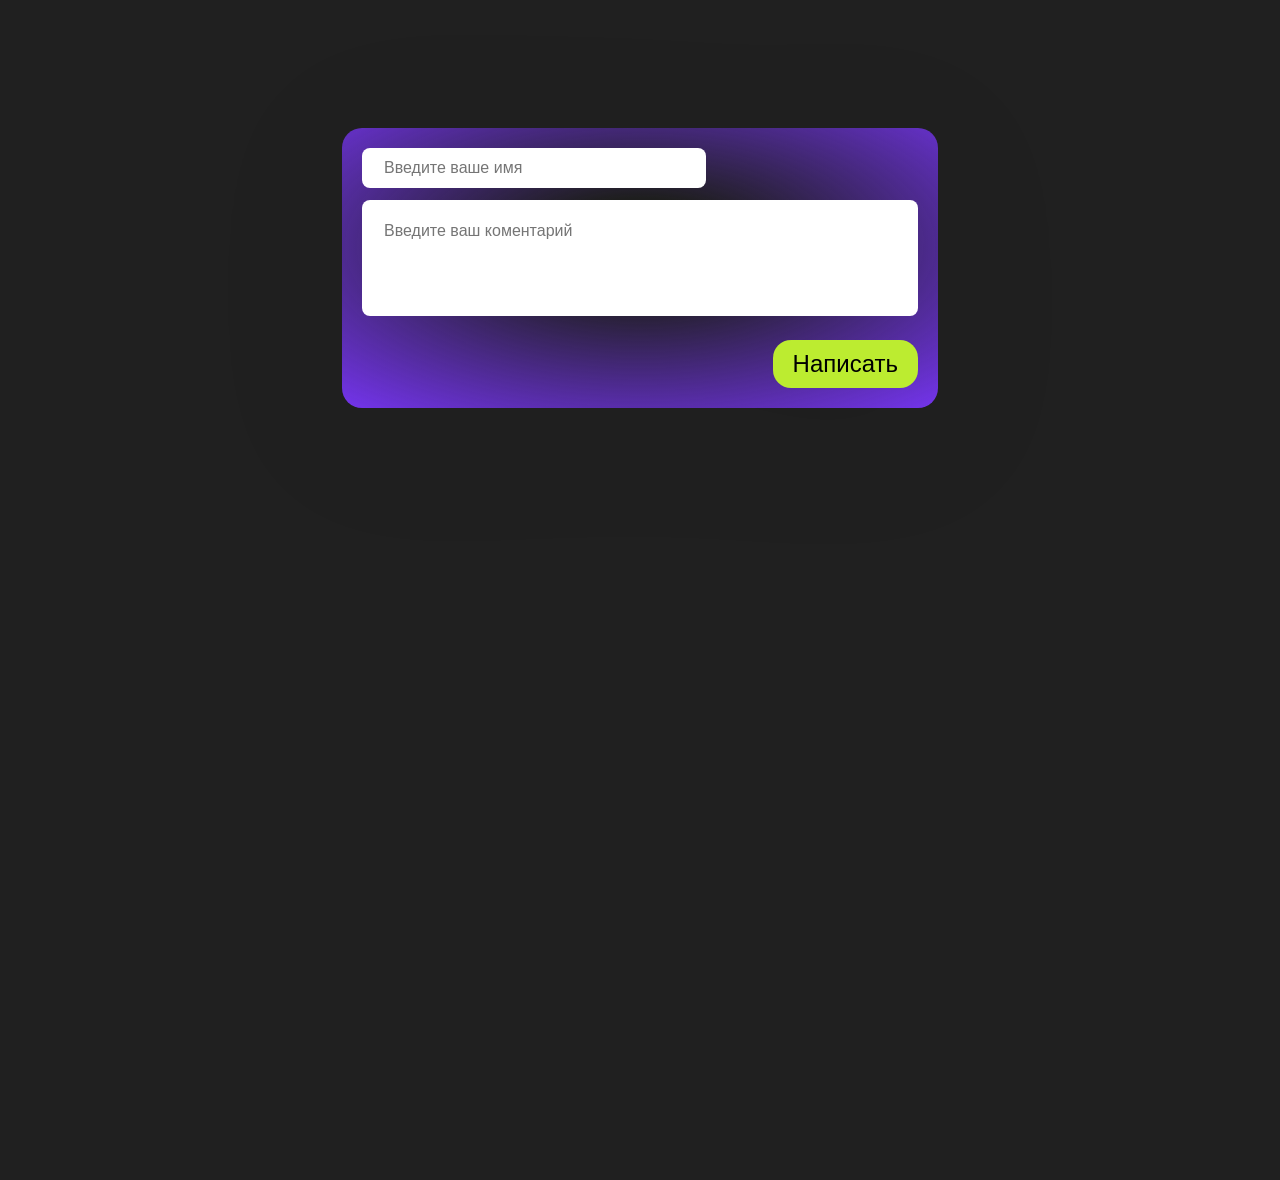
==== webdev-dom-homework-main/index.html @ a04970cb "Develop" ====
<!DOCTYPE html>
<html>
  <head>
    <title>Проект "Комменты"</title>
    <meta charset="utf-8"/>
    <link rel="stylesheet" href="styles.css" />
  </head>

  <body>
    <div class="container">
      <ul class="comments" id="comments-list">
      </ul>
      <div class="add-form">
        <input
          type="text"
          class="add-form-name"
          placeholder="Введите ваше имя"
          id="name-input"
        />
        <textarea
          type="textarea"
          class="add-form-text"
          placeholder="Введите ваш коментарий"
          rows="4"
          id="comment-input"
        ></textarea>
        <div class="add-form-row">
          <button class="add-form-button" id="add-button">Написать</button>
        </div>
      </div>
    </div>

    <script type="module" src="./index.js"></script>
  </body>
</html>
---- webdev-dom-homework-main/styles.css ----
body {
  margin: 0;
}

.container {
  font-family: Helvetica;
  color: #ffffff;
  display: flex;
  flex-direction: column;
  align-items: center;
  padding-top: 80px;
  padding-bottom: 200px;
  background: #202020;
  min-height: 100vh;
}

.comments,
.comment {
  margin: 0;
  padding: 0;
  list-style: none;
}

.comment,
.add-form {
  width: 596px;
  box-sizing: border-box;
  background: radial-gradient(
    75.42% 75.42% at 50% 42.37%,
    rgba(53, 53, 53, 0) 22.92%,
    #7334ea 100%
  );
  filter: drop-shadow(0px 20px 67px rgba(0, 0, 0, 0.08));
  border-radius: 20px;
}

.comments {
  display: flex;
  flex-direction: column;
  gap: 24px;
}

.comment {
  padding: 48px;
}

.comment-header {
  font-size: 16px;
  display: flex;
  justify-content: space-between;
}

.comment-footer {
  display: flex;
  justify-content: flex-end;
}

.comment-body {
  margin-top: 32px;
  margin-bottom: 32px;
}

.comment-text {
  font-size: 32px;
}

.likes {
  display: flex;
  align-items: center;
}

.like-button {
  all: unset;
  cursor: pointer;
}

.likes-counter {
  font-size: 26px;
  margin-right: 8px;
}

.like-button {
  margin-left: 10px;
  background-image: url("data:image/svg+xml,%3Csvg width='22' height='20' viewBox='0 0 22 20' fill='none' xmlns='http://www.w3.org/2000/svg' %3E%3Cpath d='M11.11 16.9482L11 17.0572L10.879 16.9482C5.654 12.2507 2.2 9.14441 2.2 5.99455C2.2 3.81471 3.85 2.17984 6.05 2.17984C7.744 2.17984 9.394 3.26975 9.977 4.75204H12.023C12.606 3.26975 14.256 2.17984 15.95 2.17984C18.15 2.17984 19.8 3.81471 19.8 5.99455C19.8 9.14441 16.346 12.2507 11.11 16.9482ZM15.95 0C14.036 0 12.199 0.882834 11 2.26703C9.801 0.882834 7.964 0 6.05 0C2.662 0 0 2.6267 0 5.99455C0 10.1035 3.74 13.4714 9.405 18.5613L11 20L12.595 18.5613C18.26 13.4714 22 10.1035 22 5.99455C22 2.6267 19.338 0 15.95 0Z' fill='%23BCEC30' /%3E%3C/svg%3E");
  background-repeat: no-repeat;
  width: 22px;
  height: 22px;
}

.-active-like {
  background-image: url("data:image/svg+xml,%3Csvg width='22' height='20' viewBox='0 0 22 20' fill='none' xmlns='http://www.w3.org/2000/svg'%3E%3Cpath d='M15.95 0C14.036 0 12.199 0.882834 11 2.26703C9.801 0.882834 7.964 0 6.05 0C2.662 0 0 2.6267 0 5.99455C0 10.1035 3.74 13.4714 9.405 18.5613L11 20L12.595 18.5613C18.26 13.4714 22 10.1035 22 5.99455C22 2.6267 19.338 0 15.95 0Z' fill='%23BCEC30'/%3E%3C/svg%3E");
}

.add-form {
  padding: 20px;
  margin-top: 48px;
  display: flex;
  flex-direction: column;
}

.add-form-name,
.add-form-text {
  font-size: 16px;
  font-family: Helvetica;
  border-radius: 8px;
  border: none;
}

.add-form-name {
  width: 300px;
  padding: 11px 22px;
}

.add-form-text {
  margin-top: 12px;
  padding: 22px;
  resize: none;
}

.add-form-row {
  display: flex;
  justify-content: flex-end;
}

.add-form-button {
  margin-top: 24px;
  font-size: 24px;
  padding: 10px 20px;
  background-color: #bcec30;
  border: none;
  border-radius: 18px;
  cursor: pointer;
}

.add-form-button:hover {
  opacity: 0.9;
}
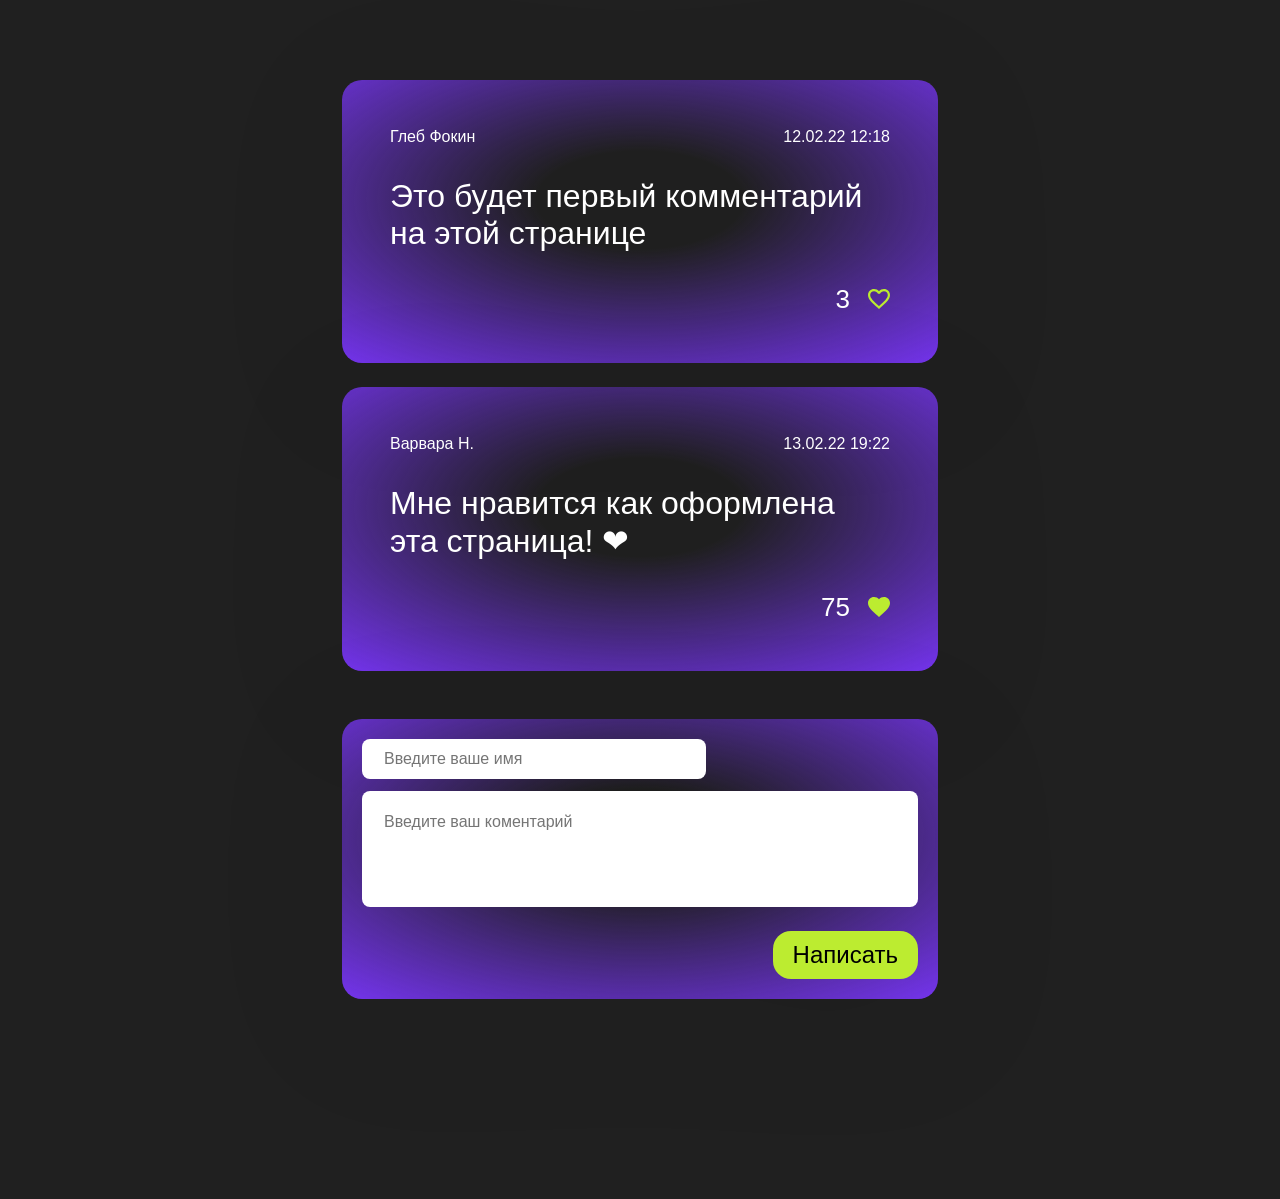
==== commit 66640ea3: "комит 5" ====
--- a/webdev-dom-homework-main/index.html
+++ b/webdev-dom-homework-main/index.html
@@ -30,6 +30,174 @@
       </div>
     </div>
 
-    <script type="module" src="./index.js"></script>
+    <script>
+      "use strict";
+      let comments = [
+        {
+          id: 1,
+          name: "Глеб Фокин",
+          date: "12.02.22 12:18",
+          text: "Это будет первый комментарий на этой странице",
+          likes: 3,
+          isLiked: false
+        },
+        {
+          id: 2,
+          name: "Варвара Н.",
+          date: "13.02.22 19:22",
+          text: "Мне нравится как оформлена эта страница! ❤",
+          likes: 75,
+          isLiked: true
+        }
+      ];
+      function escapeHtml(text) {
+        if (typeof text !== 'string') return text;
+        return text
+          .replaceAll('&', '&amp;')
+          .replaceAll('<', '&lt;')
+          .replaceAll('>', '&gt;')
+          .replaceAll('"', '&quot;')
+          .replaceAll("'", '&#039;');
+      }
+
+      let replyingTo = null;
+
+      function formatDate(date) {
+        const day = date.getDate().toString().padStart(2, "0");
+        const month = (date.getMonth() + 1).toString().padStart(2, "0");
+        const year = date.getFullYear().toString().slice(-2);
+        const hours = date.getHours().toString().padStart(2, "0");
+        const minutes = date.getMinutes().toString().padStart(2, "0");
+        return `${day}.${month}.${year} ${hours}:${minutes}`;
+      }
+
+      function renderComments() {
+        const commentsList = document.getElementById("comments-list");
+        
+        const commentsHtml = comments.map((comment) => {
+          const likeButtonClass = comment.isLiked ? "like-button -active-like" : "like-button";
+          
+          return `
+            <li class="comment" data-id="${comment.id}">
+              <div class="comment-header">
+                <div>${escapeHtml(comment.name)}</div>
+                <div>${comment.date}</div>
+              </div>
+              <div class="comment-body">
+                <div class="comment-text">${escapeHtml(comment.text)}</div>
+              </div>
+              <div class="comment-footer">
+                <div class="likes">
+                  <span class="likes-counter">${comment.likes}</span>
+                  <button class="${likeButtonClass}" data-id="${comment.id}"></button>
+                </div>
+              </div>
+            </li>
+          `;
+        }).join("");
+
+        commentsList.innerHTML = commentsHtml;
+      }
+
+      function initEventHandlers() {
+        const commentsList = document.getElementById("comments-list");
+        
+        commentsList.addEventListener("click", (event) => {
+          if (event.target.classList.contains("like-button")) {
+            return;
+          }
+          
+          const commentElement = event.target.closest(".comment");
+          if (!commentElement) return;
+          
+          const commentId = Number(commentElement.dataset.id);
+          const comment = comments.find(c => c.id === commentId);
+          
+          if (comment) {
+            replyingTo = commentId;
+            
+            const replyText = `> ${comment.name}:\n${comment.text}\n\n`;
+            
+            const commentInput = document.getElementById("comment-input");
+            commentInput.value = replyText;
+            
+            commentInput.focus();
+            
+            commentInput.scrollIntoView({ behavior: "smooth" });
+          }
+        });
+        
+        commentsList.addEventListener("click", (event) => {
+          if (event.target.classList.contains("like-button")) {
+            const commentId = Number(event.target.dataset.id);
+            const commentIndex = comments.findIndex(comment => comment.id === commentId);
+            
+            if (commentIndex !== -1) {
+              if (comments[commentIndex].isLiked) {
+                comments[commentIndex].likes -= 1;
+              } else {
+                comments[commentIndex].likes += 1;
+              }
+              comments[commentIndex].isLiked = !comments[commentIndex].isLiked;
+              
+              renderComments();
+            }
+          }
+        });
+      }
+
+      function addComment(name, text) {
+        const escapedName = escapeHtml(name.trim());
+        const escapedText = escapeHtml(text.trim());
+        
+        if (!escapedName || !escapedText) {
+          alert("Пожалуйста, заполните оба поля");
+          return;
+        }
+
+        const newComment = {
+          id: comments.length > 0 ? Math.max(...comments.map(c => c.id)) + 1 : 1,
+          name: escapedName,
+          date: formatDate(new Date()),
+          text: escapedText,
+          likes: 0,
+          isLiked: false,
+        };
+        comments.push(newComment);
+        
+        renderComments();
+
+        replyingTo = null;
+      }
+
+      document.addEventListener("DOMContentLoaded", () => {
+        renderComments();
+        initEventHandlers();
+      
+        const nameInput = document.getElementById("name-input");
+        const commentInput = document.getElementById("comment-input");
+        const addButton = document.getElementById("add-button");
+        
+        addButton.addEventListener("click", () => {
+          addComment(nameInput.value, commentInput.value);
+          
+          nameInput.value = "";
+          commentInput.value = "";
+          
+          nameInput.focus();
+        });
+        
+         commentInput.addEventListener("keydown", (event) => {
+          if (event.ctrlKey && event.key === "Enter") {
+            addComment(nameInput.value, commentInput.value);
+            nameInput.value = "";
+            commentInput.value = "";
+            nameInput.focus();
+          }
+        });
+        
+        console.log("Приложение загружено! Лайки работают.");
+      });
+    </script>
   </body>
 </html>
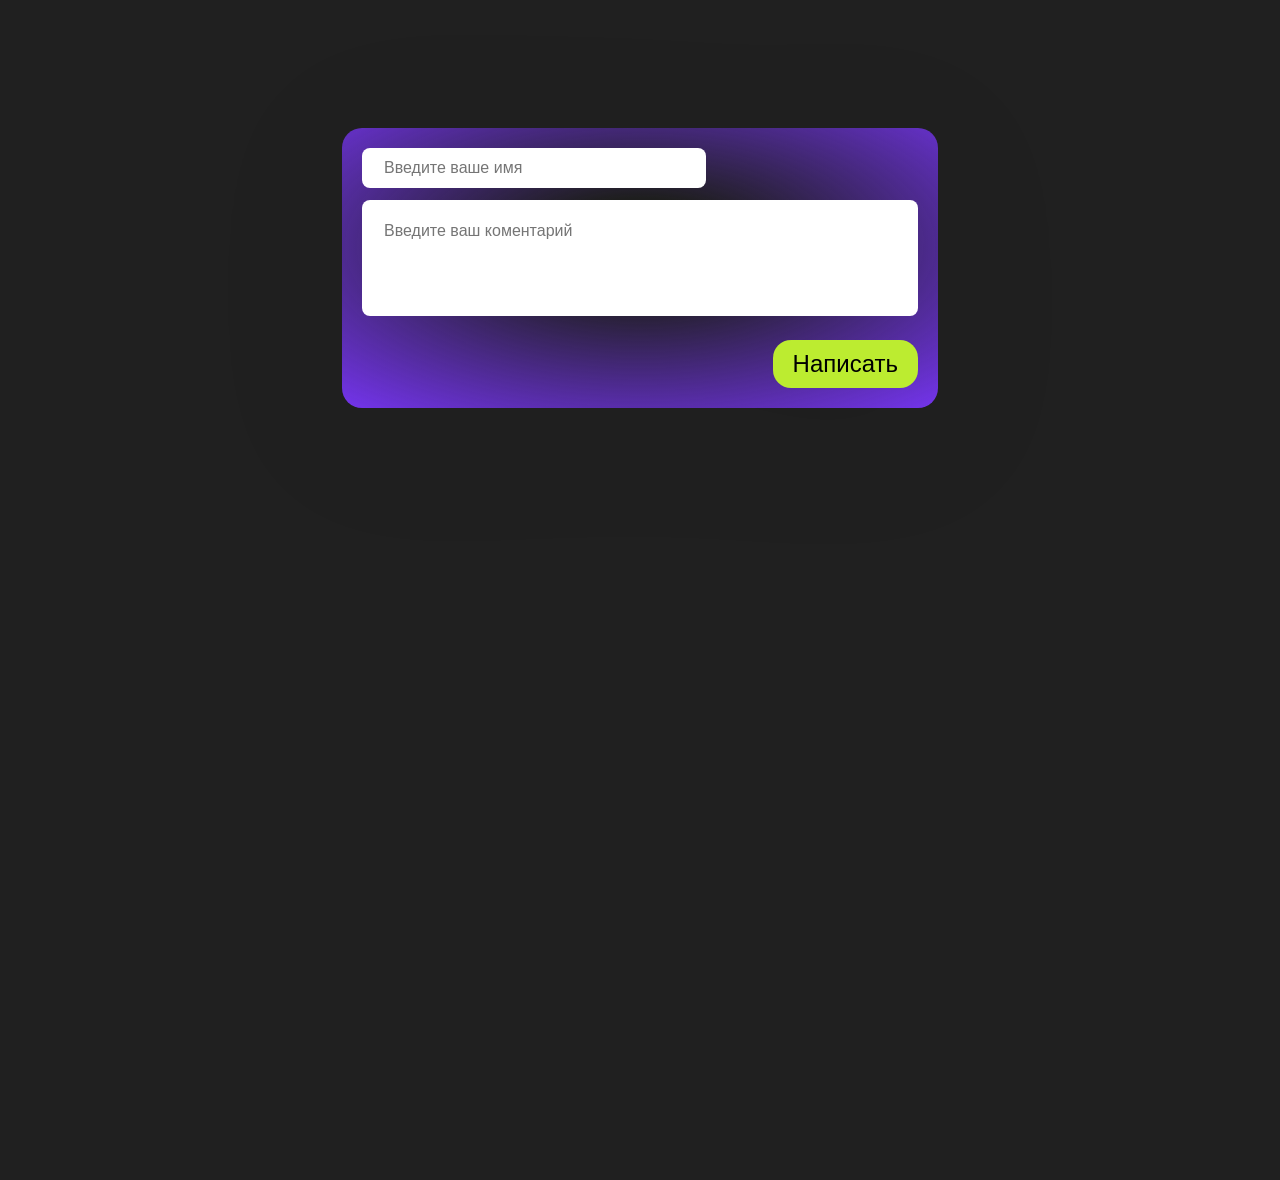
==== commit 1ce909c9: "Develop API 1. GET, POST, DELETE" ====
--- a/webdev-dom-homework-main/index.html
+++ b/webdev-dom-homework-main/index.html
@@ -3,7 +3,7 @@
   <head>
     <title>Проект "Комменты"</title>
     <meta charset="utf-8"/>
-    <link rel="stylesheet" href="styles.css" />
+    <link rel="stylesheet" href="styles.css"/>
   </head>
 
   <body>
@@ -30,174 +30,6 @@
       </div>
     </div>
 
-    <script>
-      "use strict";
-      let comments = [
-        {
-          id: 1,
-          name: "Глеб Фокин",
-          date: "12.02.22 12:18",
-          text: "Это будет первый комментарий на этой странице",
-          likes: 3,
-          isLiked: false
-        },
-        {
-          id: 2,
-          name: "Варвара Н.",
-          date: "13.02.22 19:22",
-          text: "Мне нравится как оформлена эта страница! ❤",
-          likes: 75,
-          isLiked: true
-        }
-      ];
-      function escapeHtml(text) {
-        if (typeof text !== 'string') return text;
-        return text
-          .replaceAll('&', '&amp;')
-          .replaceAll('<', '&lt;')
-          .replaceAll('>', '&gt;')
-          .replaceAll('"', '&quot;')
-          .replaceAll("'", '&#039;');
-      }
-
-      let replyingTo = null;
-
-      function formatDate(date) {
-        const day = date.getDate().toString().padStart(2, "0");
-        const month = (date.getMonth() + 1).toString().padStart(2, "0");
-        const year = date.getFullYear().toString().slice(-2);
-        const hours = date.getHours().toString().padStart(2, "0");
-        const minutes = date.getMinutes().toString().padStart(2, "0");
-        return `${day}.${month}.${year} ${hours}:${minutes}`;
-      }
-
-      function renderComments() {
-        const commentsList = document.getElementById("comments-list");
-        
-        const commentsHtml = comments.map((comment) => {
-          const likeButtonClass = comment.isLiked ? "like-button -active-like" : "like-button";
-          
-          return `
-            <li class="comment" data-id="${comment.id}">
-              <div class="comment-header">
-                <div>${escapeHtml(comment.name)}</div>
-                <div>${comment.date}</div>
-              </div>
-              <div class="comment-body">
-                <div class="comment-text">${escapeHtml(comment.text)}</div>
-              </div>
-              <div class="comment-footer">
-                <div class="likes">
-                  <span class="likes-counter">${comment.likes}</span>
-                  <button class="${likeButtonClass}" data-id="${comment.id}"></button>
-                </div>
-              </div>
-            </li>
-          `;
-        }).join("");
-
-        commentsList.innerHTML = commentsHtml;
-      }
-
-      function initEventHandlers() {
-        const commentsList = document.getElementById("comments-list");
-        
-        commentsList.addEventListener("click", (event) => {
-          if (event.target.classList.contains("like-button")) {
-            return;
-          }
-          
-          const commentElement = event.target.closest(".comment");
-          if (!commentElement) return;
-          
-          const commentId = Number(commentElement.dataset.id);
-          const comment = comments.find(c => c.id === commentId);
-          
-          if (comment) {
-            replyingTo = commentId;
-            
-            const replyText = `> ${comment.name}:\n${comment.text}\n\n`;
-            
-            const commentInput = document.getElementById("comment-input");
-            commentInput.value = replyText;
-            
-            commentInput.focus();
-            
-            commentInput.scrollIntoView({ behavior: "smooth" });
-          }
-        });
-        
-        commentsList.addEventListener("click", (event) => {
-          if (event.target.classList.contains("like-button")) {
-            const commentId = Number(event.target.dataset.id);
-            const commentIndex = comments.findIndex(comment => comment.id === commentId);
-            
-            if (commentIndex !== -1) {
-              if (comments[commentIndex].isLiked) {
-                comments[commentIndex].likes -= 1;
-              } else {
-                comments[commentIndex].likes += 1;
-              }
-              comments[commentIndex].isLiked = !comments[commentIndex].isLiked;
-              
-              renderComments();
-            }
-          }
-        });
-      }
-
-      function addComment(name, text) {
-        const escapedName = escapeHtml(name.trim());
-        const escapedText = escapeHtml(text.trim());
-        
-        if (!escapedName || !escapedText) {
-          alert("Пожалуйста, заполните оба поля");
-          return;
-        }
-
-        const newComment = {
-          id: comments.length > 0 ? Math.max(...comments.map(c => c.id)) + 1 : 1,
-          name: escapedName,
-          date: formatDate(new Date()),
-          text: escapedText,
-          likes: 0,
-          isLiked: false,
-        };
-        comments.push(newComment);
-        
-        renderComments();
-
-        replyingTo = null;
-      }
-
-      document.addEventListener("DOMContentLoaded", () => {
-        renderComments();
-        initEventHandlers();
-      
-        const nameInput = document.getElementById("name-input");
-        const commentInput = document.getElementById("comment-input");
-        const addButton = document.getElementById("add-button");
-        
-        addButton.addEventListener("click", () => {
-          addComment(nameInput.value, commentInput.value);
-          
-          nameInput.value = "";
-          commentInput.value = "";
-          
-          nameInput.focus();
-        });
-        
-         commentInput.addEventListener("keydown", (event) => {
-          if (event.ctrlKey && event.key === "Enter") {
-            addComment(nameInput.value, commentInput.value);
-            nameInput.value = "";
-            commentInput.value = "";
-            nameInput.focus();
-          }
-        });
-        
-        console.log("Приложение загружено! Лайки работают.");
-      });
-    </script>
+    <script type="module" src="JS/index.js"></script>
   </body>
 </html>
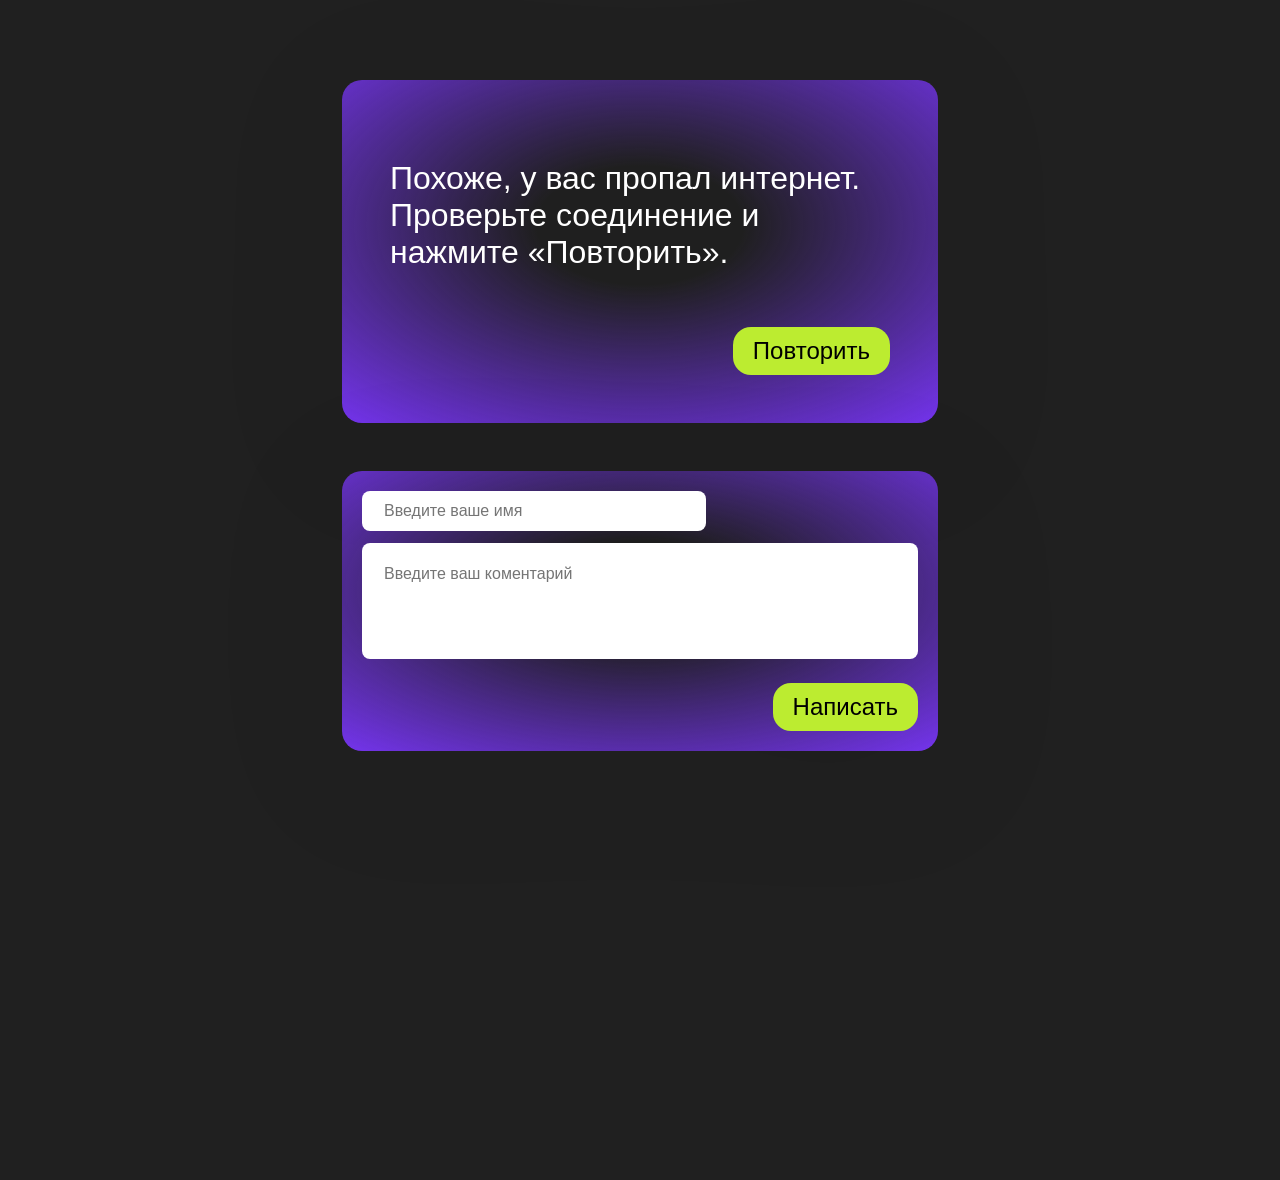
==== commit 22986648: "commit" ====
--- a/webdev-dom-homework-main/index.html
+++ b/webdev-dom-homework-main/index.html
@@ -1,8 +1,9 @@
 <!DOCTYPE html>
-<html>
+<html lang="ru">
   <head>
     <title>Проект "Комменты"</title>
     <meta charset="utf-8"/>
+    <meta name="viewport" content="width=device-width, initial-scale=1.0"/>
     <link rel="stylesheet" href="styles.css"/>
   </head>
 
@@ -30,6 +31,6 @@
       </div>
     </div>
 
-    <script type="module" src="JS/index.js"></script>
+    <script type="module" src="./JS/index.js"></script>
   </body>
 </html>
--- a/webdev-dom-homework-main/styles.css
+++ b/webdev-dom-homework-main/styles.css
@@ -135,4 +135,8 @@
 
 .add-form-button:hover {
   opacity: 0.9;
+}
+.add-form-button:disabled {
+  opacity: 0.5;
+  cursor: not-allowed;
 }
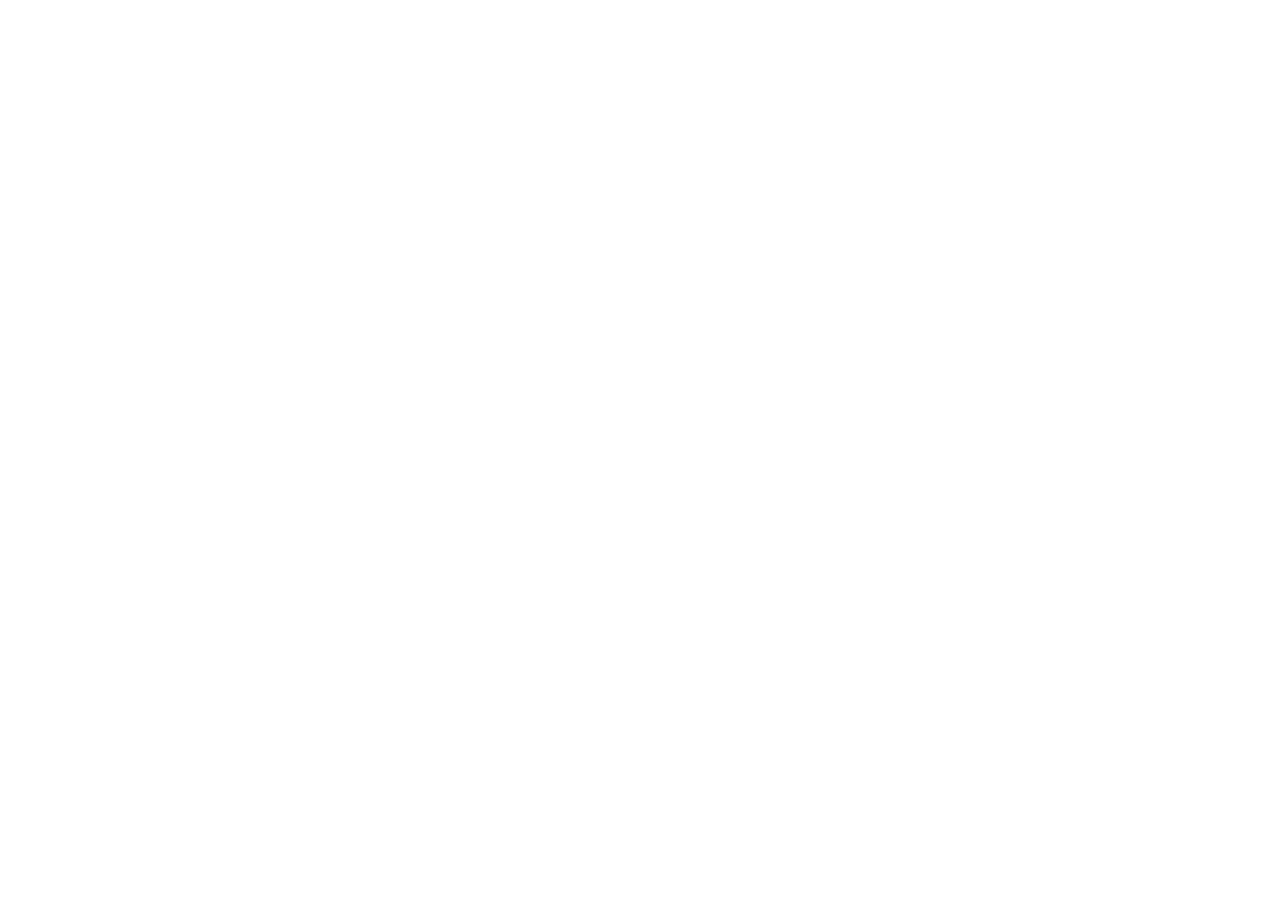
==== commit c938ff53: "API 4.1" ====
--- a/webdev-dom-homework-main/index.html
+++ b/webdev-dom-homework-main/index.html
@@ -2,34 +2,13 @@
 <html lang="ru">
   <head>
     <title>Проект "Комменты"</title>
-    <meta charset="utf-8"/>
-    <meta name="viewport" content="width=device-width, initial-scale=1.0"/>
-    <link rel="stylesheet" href="styles.css"/>
+    <meta charset="utf-8" />
+    <meta name="viewport" content="width=device-width, initial-scale=1.0" />
+    <link rel="stylesheet" href="styles.css" />
   </head>
 
   <body>
-    <div class="container">
-      <ul class="comments" id="comments-list">
-      </ul>
-      <div class="add-form">
-        <input
-          type="text"
-          class="add-form-name"
-          placeholder="Введите ваше имя"
-          id="name-input"
-        />
-        <textarea
-          type="textarea"
-          class="add-form-text"
-          placeholder="Введите ваш коментарий"
-          rows="4"
-          id="comment-input"
-        ></textarea>
-        <div class="add-form-row">
-          <button class="add-form-button" id="add-button">Написать</button>
-        </div>
-      </div>
-    </div>
+    <div id="app"></div>
 
     <script type="module" src="./JS/index.js"></script>
   </body>
--- a/webdev-dom-homework-main/styles.css
+++ b/webdev-dom-homework-main/styles.css
@@ -139,4 +139,70 @@
 .add-form-button:disabled {
   opacity: 0.5;
   cursor: not-allowed;
+}
+
+.auth-message {
+  margin-top: 32px;
+  font-size: 18px;
+}
+
+.auth-message a {
+  color: #bcec30;
+  text-decoration: none;
+}
+
+.auth-message a:hover {
+  text-decoration: underline;
+}
+
+.login-page {
+  min-height: 100vh;
+  box-sizing: border-box;
+  padding-top: 80px;
+  background: #202020;
+  display: flex;
+  justify-content: center;
+  align-items: flex-start;
+  font-family: Helvetica;
+  color: #ffffff;
+}
+
+.login-form {
+  width: 596px;
+  box-sizing: border-box;
+  padding: 40px;
+  background: radial-gradient(
+    75.42% 75.42% at 50% 42.37%,
+    rgba(53, 53, 53, 0) 22.92%,
+    #7334ea 100%
+  );
+  border-radius: 20px;
+}
+
+.login-title {
+  margin: 0 0 30px;
+  font-size: 32px;
+}
+
+.login-form .add-form-name {
+  width: 100%;
+  box-sizing: border-box;
+  margin-bottom: 12px;
+}
+
+.login-password {
+  margin-top: 0;
+}
+
+.back-button {
+  margin-top: 20px;
+  border: none;
+  background: transparent;
+  color: #bcec30;
+  font-size: 16px;
+  cursor: pointer;
+}
+
+.back-button:hover {
+  text-decoration: underline;
 }
